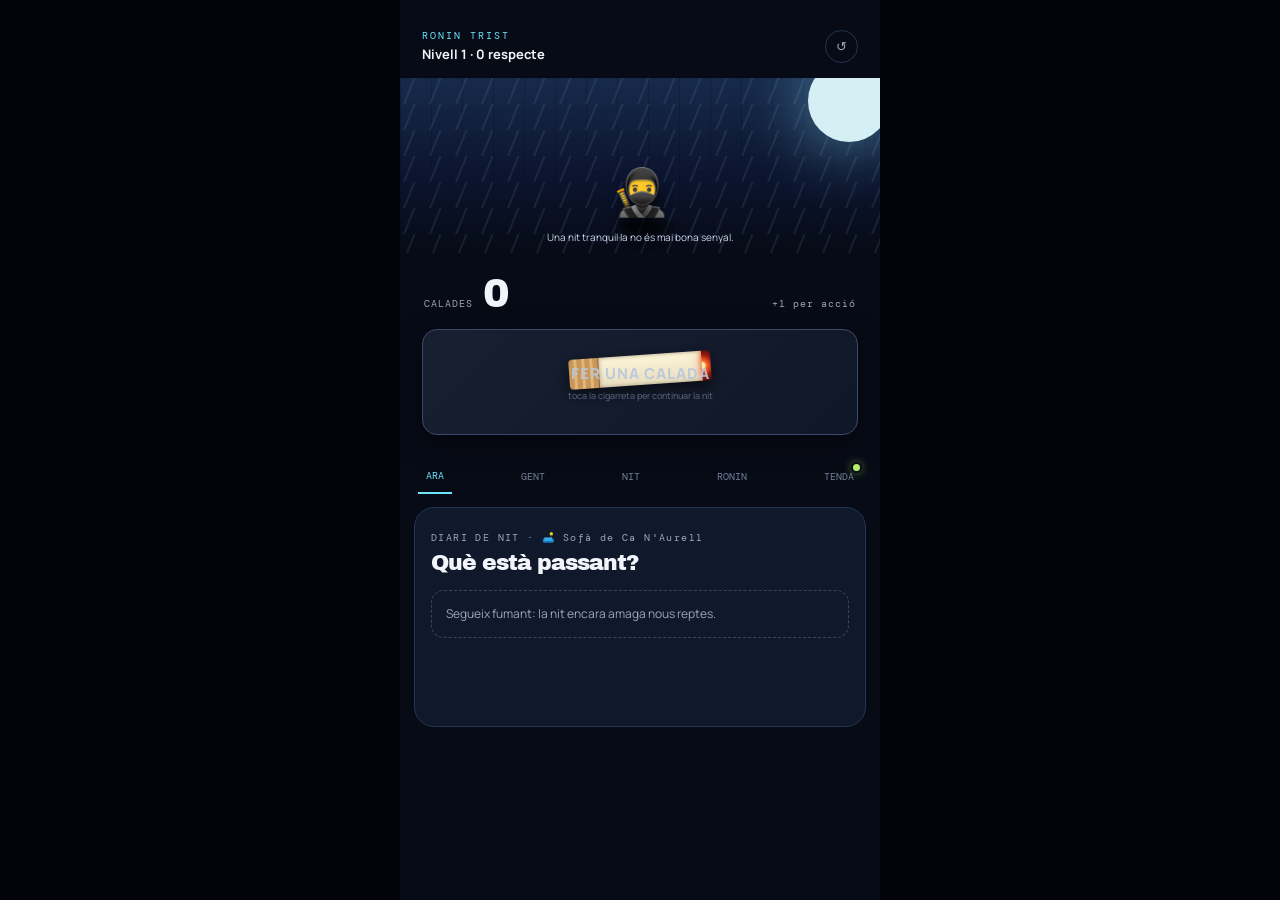
==== index.html @ 42feff1c "Load night progression layer" ====
<!doctype html>
<html lang="ca"><head><meta charset="utf-8"><meta name="viewport" content="width=device-width,initial-scale=1,viewport-fit=cover"><meta name="theme-color" content="#070b16"><title>Ronin Trist</title><link rel="stylesheet" href="styles.css"><link rel="stylesheet" href="effects.css"><link rel="stylesheet" href="night.css"></head>
<body><main class="game-shell">
  <header class="hud"><div><span class="eyebrow">RONIN TRIST</span><strong id="titleLevel">Nivell 1 · Ningú et mira</strong></div><button class="save" id="reset">↺</button></header>
  <section class="world"><div class="moon"></div><div class="rain"></div><div class="city">CA N'AURELL</div><div class="hero"><span>🥷</span><i></i></div><div class="story" id="story">Una nit tranquil·la no és mai bona senyal.</div></section>
  <section class="resource"><span>CALADES</span><strong id="cigs">0</strong><small id="rate">+1 per acció</small></section>
  <button class="main-action" id="smoke" aria-label="Fer una calada"><span class="smoke-puffs" id="smokePuffs" aria-hidden="true"></span><span class="cigarette" aria-hidden="true"><i class="cigarette-filter"></i><i class="cigarette-paper"></i><i class="cigarette-ember"></i></span><span class="smoke-copy">FER UNA CALADA<small>toca la cigarreta per continuar la nit</small></span></button>
  <nav class="dock" id="dock"></nav>
  <section class="sheet" id="sheet"></section>
</main><div class="toast" id="toast"></div><div class="modal" id="modal"></div>
<script src="data/portraits.js"></script><script src="data/characters.js"></script><script src="data/items.js"></script><script src="data/perks.js"></script><script src="data/nights.js"></script><script src="app.js"></script><script src="night-engine.js"></script></body></html>
---- styles.css ----
@import url('https://fonts.googleapis.com/css2?family=Archivo+Black&family=DM+Mono&family=Manrope:wght@500;700;800&display=swap');
:root{--ink:#f1f4f8;--muted:#9aa7b9;--void:#070b16;--panel:#10192b;--line:#253450;--cyan:#6be6ff;--pink:#ff477e;--lime:#b8f064;--gold:#ffd166}*{box-sizing:border-box}body{margin:0;background:#02040a;color:var(--ink);font-family:Manrope,sans-serif}.game-shell{width:min(100%,480px);min-height:100vh;margin:auto;background:var(--void);overflow:hidden;position:relative;padding-bottom:24px}.hud{height:78px;padding:25px 22px 10px;display:flex;justify-content:space-between;align-items:center}.eyebrow{display:block;color:var(--cyan);font:10px DM Mono,monospace;letter-spacing:2px}.hud strong{font-size:13px}.save{border:1px solid var(--line);background:transparent;color:var(--muted);border-radius:50%;height:33px;width:33px}.world{height:270px;position:relative;overflow:hidden;background:linear-gradient(180deg,#172a4b 0%,#0c1530 54%,#070b16 100%)}.world:before{content:'';position:absolute;inset:0;background:linear-gradient(90deg,#070b1644 1px,transparent 1px),linear-gradient(#070b1622 1px,transparent 1px);background-size:31px 31px}.moon{width:126px;height:126px;border-radius:50%;background:#d5eff4;filter:blur(.1px);position:absolute;top:-34px;right:-15px;box-shadow:0 0 70px #88dfff99}.rain{position:absolute;inset:0;background:repeating-linear-gradient(112deg,transparent 0 12px,#b7eaff16 13px 14px,transparent 15px 26px);animation:rain .9s linear infinite}.city{position:absolute;bottom:0;left:0;width:100%;height:106px;padding:77px 22px 0;background:linear-gradient(90deg,#0b1328 16%,transparent 16% 22%,#0b1328 22% 41%,transparent 41% 46%,#0b1328 46% 75%,transparent 75% 80%,#0b1328 80%);font:11px DM Mono,monospace;letter-spacing:4px;color:#90a8dc}.hero{position:absolute;bottom:45px;left:50%;transform:translateX(-50%);font-size:85px;filter:drop-shadow(0 16px 7px #0008);z-index:1}.hero i{position:absolute;left:14px;bottom:-14px;width:78px;height:11px;background:#0008;border-radius:50%;filter:blur(3px)}.story{position:absolute;left:22px;right:22px;bottom:13px;z-index:2;font-size:11px;color:#c9d6ed;text-align:center}.resource{padding:19px 24px 14px;display:grid;grid-template-columns:auto 1fr auto;align-items:baseline;gap:10px}.resource span,.resource small{font:10px DM Mono,monospace;letter-spacing:1px;color:var(--muted)}.resource strong{font:40px Archivo Black,sans-serif;letter-spacing:-2px}.main-action{display:block;width:calc(100% - 44px);margin:0 22px;background:linear-gradient(135deg,var(--pink),#ff7168);color:white;border:0;border-radius:15px;padding:16px;box-shadow:0 8px 30px #ff477e42;text-align:left}.main-action span{font:800 15px Manrope,sans-serif}.main-action small{display:block;opacity:.74;font-size:10px;margin-top:3px}.main-action:active{transform:scale(.98)}.dock{display:flex;padding:24px 18px 13px;gap:6px;justify-content:space-between}.dock button{border:0;background:transparent;color:#72809a;padding:10px 8px;font:10px DM Mono,monospace;text-transform:uppercase}.dock button.active{color:var(--cyan);border-bottom:2px solid var(--cyan)}.sheet{margin:0 14px;background:var(--panel);border:1px solid var(--line);border-radius:20px;padding:16px;min-height:220px}.label{font:10px DM Mono,monospace;color:var(--muted);letter-spacing:1.4px}.headline{font:22px Archivo Black,sans-serif;margin:5px 0 15px;letter-spacing:-1px}.status{border:1px dashed #334866;border-radius:13px;padding:14px;font-size:12px;color:var(--muted);line-height:1.5}.card{background:#142039;border:1px solid #2b3b59;border-radius:15px;padding:14px;margin-top:9px}.card h3{margin:4px 0;font-size:15px}.card p{font-size:11px;line-height:1.5;color:var(--muted);margin:5px 0}.tag{font:10px DM Mono,monospace;color:var(--gold)}.go{background:var(--lime);color:#17200a;border:0;border-radius:9px;padding:8px 10px;font:800 10px Manrope,sans-serif;margin-top:9px}.people{display:grid;gap:9px}.person{display:flex;align-items:center;gap:12px}.person .icon{font-size:28px;width:38px;text-align:center}.person div{flex:1}.person.locked{opacity:.43;filter:grayscale(.8)}.metrics{display:grid;grid-template-columns:repeat(3,1fr);gap:8px}.metric{padding:13px 9px;border:1px solid #2c3d5b;border-radius:13px;background:#142039;text-align:center}.metric b{display:block;font:26px Archivo Black,sans-serif}.metric small{font-size:9px;color:var(--muted)}.shop-card{position:relative;overflow:hidden}.shop-card .big-icon{font-size:46px;float:right;margin:0 0 8px 12px}.price{font:10px DM Mono,monospace;color:var(--gold);margin:10px 0}.perk{border-left:3px solid var(--cyan)}.toast{position:fixed;z-index:4;bottom:18px;left:50%;transform:translate(-50%,120px);background:var(--ink);color:#071020;border-radius:99px;padding:11px 16px;font:700 11px Manrope,sans-serif;transition:.25s;white-space:nowrap;max-width:92vw;overflow:hidden;text-overflow:ellipsis}.toast.show{transform:translate(-50%,0)}.modal{display:none;position:fixed;inset:0;z-index:3;background:#02040acc;padding:18px;align-items:end}.modal.show{display:flex}.modal article{width:min(100%,480px);margin:auto;background:#142039;border:1px solid #3b5277;border-radius:22px 22px 14px 14px;padding:22px}.modal h2{font:26px Archivo Black,sans-serif;margin:6px 0}.modal p{font-size:13px;line-height:1.55;color:var(--muted)}.choice{width:100%;border:1px solid #354a6d;background:#1b2a47;color:var(--ink);border-radius:11px;padding:12px;text-align:left;margin-top:8px;font:700 12px Manrope,sans-serif}.close{float:right;background:transparent;border:0;color:var(--muted);font-size:20px}@keyframes rain{to{transform:translateX(-15px)}}

/* Avisos de navegació i habilitats temporalment no disponibles. */
.dock button{position:relative}.tab-badge{position:absolute;top:5px;right:2px;width:7px;height:7px;border-radius:50%;background:var(--lime);box-shadow:0 0 0 2px #080d1b,0 0 10px #aef25e}.go.cooldown{background:#364353!important;color:#aeb9c8;box-shadow:none;filter:saturate(.4)}.go.cooldown small{color:#c3ccd6}
---- effects.css ----
/* Refinaments de l'escena i del gest de fumar. */
.rain{pointer-events:none;background-size:26px 26px;animation:rain-loop .85s linear infinite;will-change:background-position}
@keyframes rain-loop{from{background-position:0 0}to{background-position:-26px 0}}
.city{font-size:0;padding:0;background:linear-gradient(90deg,#0b1328 0 13%,transparent 13% 18%,#0b1328 18% 36%,transparent 36% 41%,#0b1328 41% 65%,transparent 65% 70%,#0b1328 70% 100%)}
.hero{font-size:64px;bottom:57px}.hero i{width:58px;left:5px;bottom:-10px}.story{bottom:16px;font-size:10px;line-height:1.3}
.main-action{position:relative;min-height:106px;overflow:visible;display:flex;align-items:center;justify-content:center;background:linear-gradient(135deg,#171f31,#101727);border:1px solid #394b6c;box-shadow:0 8px 28px #0008;text-align:center;padding:14px}.main-action:active{transform:scale(.98)}
.smoke-copy{position:relative;z-index:2;font:800 11px Manrope,sans-serif;letter-spacing:1px;color:#b9c7db;opacity:.9}.smoke-copy small{display:block;font:500 9px Manrope,sans-serif;letter-spacing:0;margin-top:5px;color:#71809a}
.cigarette{width:142px;height:30px;position:absolute;left:50%;top:25px;transform:translateX(-50%) rotate(-4deg);border-radius:4px 2px 2px 4px;display:flex;overflow:hidden;filter:drop-shadow(0 5px 7px #0009);z-index:2;transition:transform .12s ease}.cigarette-filter{width:30px;background:repeating-linear-gradient(90deg,#c99558 0 5px,#dfb878 5px 8px);border-right:1px solid #8b6037}.cigarette-paper{flex:1;background:linear-gradient(#fcf5d9,#e8dec0);box-shadow:inset 0 0 4px #9f947d}.cigarette-ember{width:9px;background:radial-gradient(circle at left,#fff1a6 0 17%,#ff6b25 27%,#9b170e 63%,#36100d 100%);box-shadow:0 0 10px #ff562b}.main-action.lit .cigarette{animation:cigarette-draw .36s ease-out}.main-action.lit .cigarette-ember{animation:ember-flash .5s ease-out}@keyframes cigarette-draw{0%{transform:translateX(-50%) rotate(-4deg)}35%{transform:translateX(-48%) rotate(2deg) scale(.96)}100%{transform:translateX(-50%) rotate(-4deg)}}@keyframes ember-flash{0%,100%{box-shadow:0 0 10px #ff562b}40%{box-shadow:0 0 24px 8px #ff5c32;background:#fff1a6}}
.smoke-puffs{position:absolute;inset:0;z-index:1;pointer-events:none;overflow:hidden;border-radius:15px}.puff{position:absolute;width:12px;height:12px;border-radius:50%;left:calc(50% + 61px + var(--x));top:28px;background:radial-gradient(circle,#dce9f0b8 0 28%,#a7bcc955 52%,transparent 72%);filter:blur(1px);animation:puff-rise 1.55s ease-out forwards}@keyframes puff-rise{0%{transform:translate(0,0) scale(.55);opacity:0}15%{opacity:.82}100%{transform:translate(var(--drift),-72px) scale(2.4);opacity:0}}
@media(max-width:380px){.hero{font-size:58px}.main-action{min-height:98px}.cigarette{top:21px}}
.world{height:175px}.city{display:none}.moon{width:82px;height:82px;top:-18px;right:-10px}.hero{font-size:46px;bottom:31px}.story{bottom:9px}.rain{background-size:26px 26px}
.inventory{display:grid;gap:8px}.inventory-item{display:flex;justify-content:space-between;align-items:center;gap:10px;padding:12px;border:1px solid #2c3d5b;border-radius:12px;background:#142039}.inventory-item b{font-size:12px}.inventory-item small{font-size:10px;color:var(--muted);text-align:right}.inventory-item.equipped{border-color:var(--lime);box-shadow:inset 3px 0 var(--lime)}
---- night.css ----
.drama-meter{padding:13px;border:1px solid #4e3a59;border-radius:14px;background:#1a1d32}.drama-meter div{display:flex;justify-content:space-between;align-items:center}.drama-meter span{font:10px DM Mono,monospace;color:#ff9bbb;letter-spacing:1px}.drama-meter b{font:16px Archivo Black,sans-serif;color:#fff}.drama-meter i{display:block;height:7px;margin:10px 0 8px;border-radius:9px;background:#0b1121;overflow:hidden}.drama-meter em{display:block;height:100%;border-radius:inherit;background:linear-gradient(90deg,#79e6e5,#ffc05f,#ff5d8b)}.drama-meter small{color:var(--muted);font-size:10px}.location.selected{border-color:var(--cyan);box-shadow:inset 3px 0 var(--cyan)}.drama-card{border-color:#b94a70}.final-card{border-color:#b8f55a;box-shadow:0 0 24px #b8f55a18}
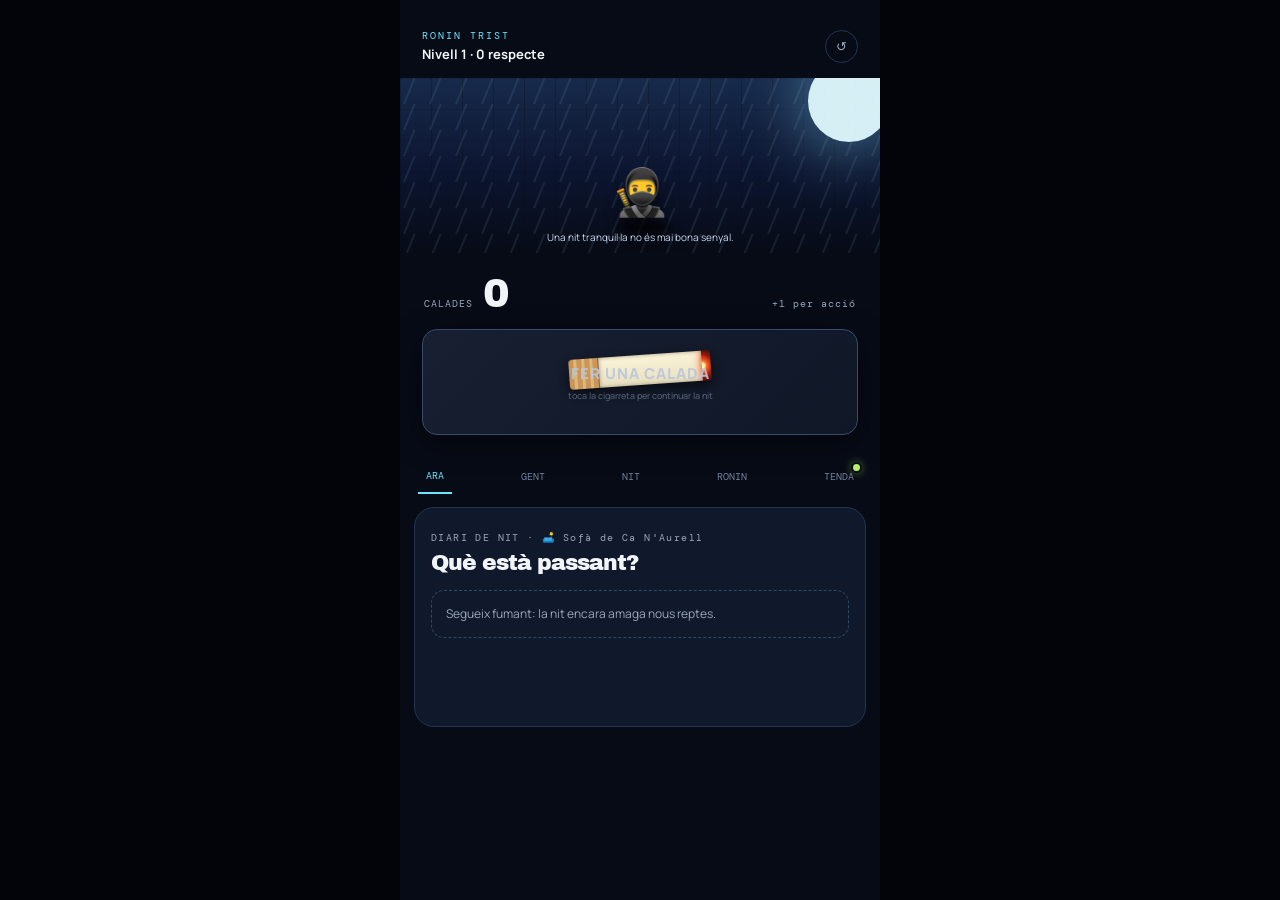
==== commit e65f827f: "Carregar minijoc de preguntes i renovar memòria cau" ====
--- a/index.html
+++ b/index.html
@@ -1,5 +1,5 @@
 <!doctype html>
-<html lang="ca"><head><meta charset="utf-8"><meta name="viewport" content="width=device-width,initial-scale=1,viewport-fit=cover"><meta name="theme-color" content="#070b16"><title>Ronin Trist</title><link rel="stylesheet" href="styles.css"><link rel="stylesheet" href="effects.css"><link rel="stylesheet" href="night.css"></head>
+<html lang="ca"><head><meta charset="utf-8"><meta name="viewport" content="width=device-width,initial-scale=1,viewport-fit=cover"><meta name="theme-color" content="#070b16"><title>Ronin Trist</title><link rel="stylesheet" href="styles.css?v=quiz1"><link rel="stylesheet" href="effects.css?v=quiz1"><link rel="stylesheet" href="night.css?v=quiz1"></head>
 <body><main class="game-shell">
   <header class="hud"><div><span class="eyebrow">RONIN TRIST</span><strong id="titleLevel">Nivell 1 · Ningú et mira</strong></div><button class="save" id="reset">↺</button></header>
   <section class="world"><div class="moon"></div><div class="rain"></div><div class="city">CA N'AURELL</div><div class="hero"><span>🥷</span><i></i></div><div class="story" id="story">Una nit tranquil·la no és mai bona senyal.</div></section>
@@ -8,4 +8,4 @@
   <nav class="dock" id="dock"></nav>
   <section class="sheet" id="sheet"></section>
 </main><div class="toast" id="toast"></div><div class="modal" id="modal"></div>
-<script src="data/portraits.js"></script><script src="data/characters.js"></script><script src="data/items.js"></script><script src="data/perks.js"></script><script src="data/nights.js"></script><script src="app.js"></script><script src="night-engine.js"></script></body></html>
+<script src="data/portraits.js?v=quiz1"></script><script src="data/characters.js?v=quiz1"></script><script src="data/items.js?v=quiz1"></script><script src="data/perks.js?v=quiz1"></script><script src="data/nights.js?v=quiz1"></script><script src="app.js?v=quiz1"></script><script src="night-engine.js?v=quiz1</script><script src="data/questions.js?v=quiz1"></script><script src="quiz-engine.js?v=quiz1"></script></body></html>
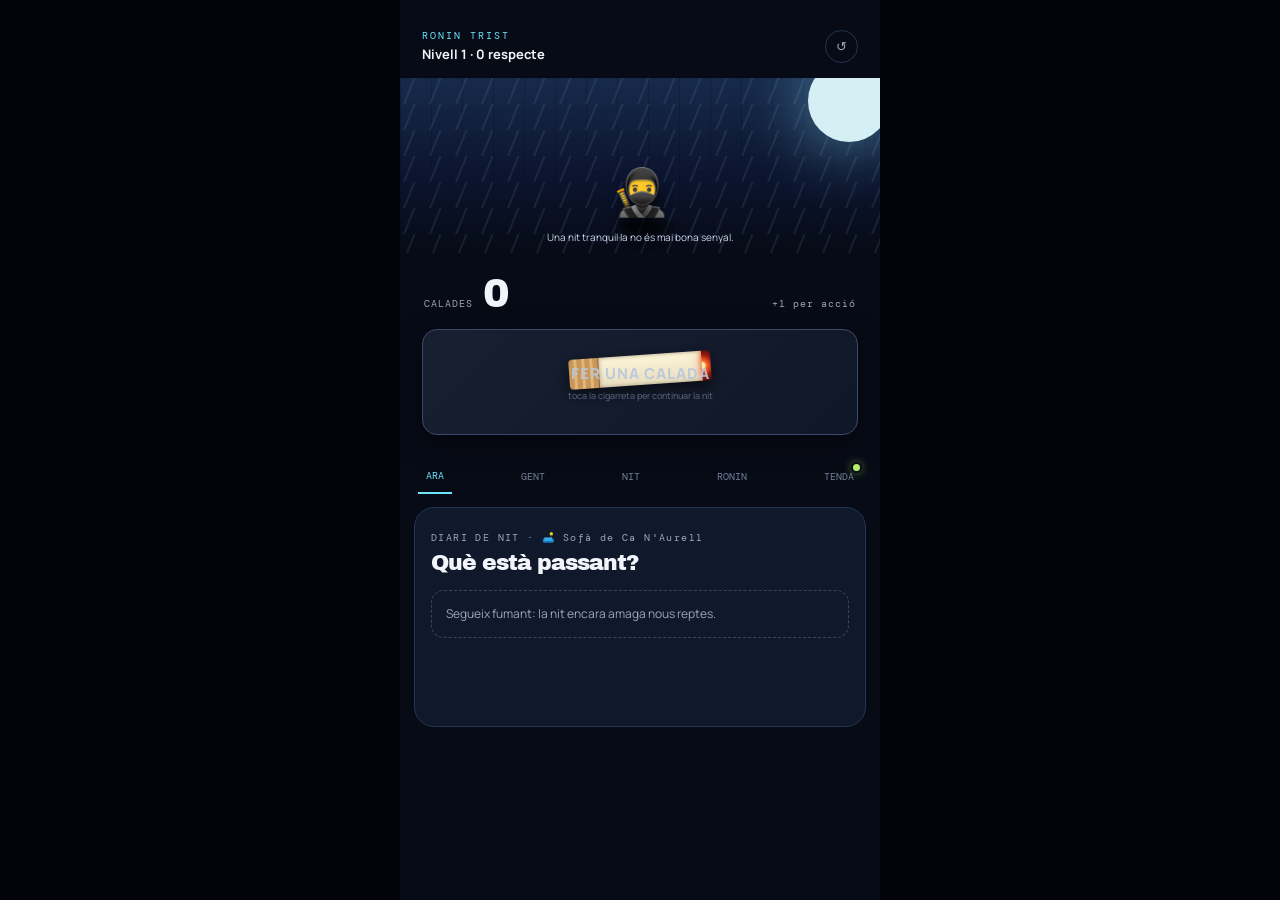
==== commit 333b13f8: "Corregir càrrega del minijoc" ====
--- a/index.html
+++ b/index.html
@@ -8,4 +8,4 @@
   <nav class="dock" id="dock"></nav>
   <section class="sheet" id="sheet"></section>
 </main><div class="toast" id="toast"></div><div class="modal" id="modal"></div>
-<script src="data/portraits.js?v=quiz1"></script><script src="data/characters.js?v=quiz1"></script><script src="data/items.js?v=quiz1"></script><script src="data/perks.js?v=quiz1"></script><script src="data/nights.js?v=quiz1"></script><script src="app.js?v=quiz1"></script><script src="night-engine.js?v=quiz1</script><script src="data/questions.js?v=quiz1"></script><script src="quiz-engine.js?v=quiz1"></script></body></html>
+<script src="data/portraits.js?v=quiz1"></script><script src="data/characters.js?v=quiz1"></script><script src="data/items.js?v=quiz1"></script><script src="data/perks.js?v=quiz1"></script><script src="data/nights.js?v=quiz1"></script><script src="app.js?v=quiz1"></script><script src="night-engine.js?v=quiz1"></script><script src="data/questions.js?v=quiz1"></script><script src="quiz-engine.js?v=quiz1"></script></body></html>
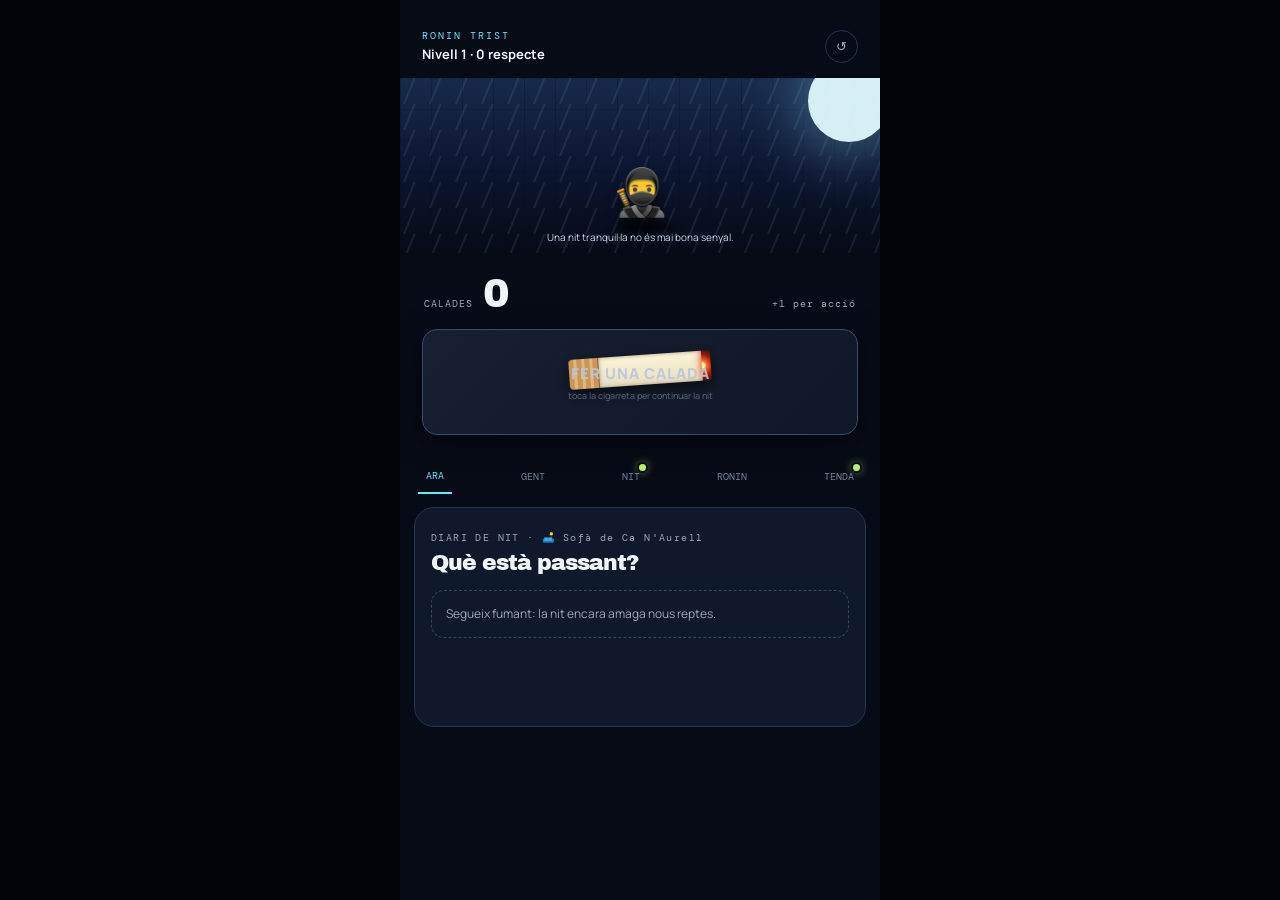
==== commit 7b50224c: "Carrega els recursos de ronda i actualitza la versió" ====
--- a/index.html
+++ b/index.html
@@ -1,5 +1,5 @@
 <!doctype html>
-<html lang="ca"><head><meta charset="utf-8"><meta name="viewport" content="width=device-width,initial-scale=1,viewport-fit=cover"><meta name="theme-color" content="#070b16"><title>Ronin Trist</title><link rel="stylesheet" href="styles.css?v=quiz1"><link rel="stylesheet" href="effects.css?v=quiz1"><link rel="stylesheet" href="night.css?v=quiz1"></head>
+<html lang="ca"><head><meta charset="utf-8"><meta name="viewport" content="width=device-width,initial-scale=1,viewport-fit=cover"><meta name="theme-color" content="#070b16"><title>Ronin Trist</title><link rel="stylesheet" href="styles.css?v=ronda1"><link rel="stylesheet" href="effects.css?v=ronda1"><link rel="stylesheet" href="night.css?v=ronda1"></head>
 <body><main class="game-shell">
   <header class="hud"><div><span class="eyebrow">RONIN TRIST</span><strong id="titleLevel">Nivell 1 · Ningú et mira</strong></div><button class="save" id="reset">↺</button></header>
   <section class="world"><div class="moon"></div><div class="rain"></div><div class="city">CA N'AURELL</div><div class="hero"><span>🥷</span><i></i></div><div class="story" id="story">Una nit tranquil·la no és mai bona senyal.</div></section>
@@ -8,4 +8,4 @@
   <nav class="dock" id="dock"></nav>
   <section class="sheet" id="sheet"></section>
 </main><div class="toast" id="toast"></div><div class="modal" id="modal"></div>
-<script src="data/portraits.js?v=quiz1"></script><script src="data/characters.js?v=quiz1"></script><script src="data/items.js?v=quiz1"></script><script src="data/perks.js?v=quiz1"></script><script src="data/nights.js?v=quiz1"></script><script src="app.js?v=quiz1"></script><script src="night-engine.js?v=quiz1"></script><script src="data/questions.js?v=quiz1"></script><script src="quiz-engine.js?v=quiz1"></script></body></html>
+<script src="data/portraits.js?v=ronda1"></script><script src="data/characters.js?v=ronda1"></script><script src="data/items.js?v=ronda1"></script><script src="data/perks.js?v=ronda1"></script><script src="data/nights.js?v=ronda1"></script><script src="app.js?v=ronda1"></script><script src="night-engine.js?v=ronda1"></script><script src="data/rivals.js?v=ronda1"></script><script src="data/questions.js?v=ronda1"></script><script src="quiz-engine.js?v=ronda1"></script><script src="combat-engine.js?v=ronda1"></script></body></html>
--- a/night.css
+++ b/night.css
@@ -1 +1,6 @@
 .drama-meter{padding:13px;border:1px solid #4e3a59;border-radius:14px;background:#1a1d32}.drama-meter div{display:flex;justify-content:space-between;align-items:center}.drama-meter span{font:10px DM Mono,monospace;color:#ff9bbb;letter-spacing:1px}.drama-meter b{font:16px Archivo Black,sans-serif;color:#fff}.drama-meter i{display:block;height:7px;margin:10px 0 8px;border-radius:9px;background:#0b1121;overflow:hidden}.drama-meter em{display:block;height:100%;border-radius:inherit;background:linear-gradient(90deg,#79e6e5,#ffc05f,#ff5d8b)}.drama-meter small{color:var(--muted);font-size:10px}.location.selected{border-color:var(--cyan);box-shadow:inset 3px 0 var(--cyan)}.drama-card{border-color:#b94a70}.final-card{border-color:#b8f55a;box-shadow:0 0 24px #b8f55a18}
+
+.quiz-modal{border-color:#7057a8!important;box-shadow:0 0 32px #8664ca24}.quiz-answer{width:100%;margin-top:8px;padding:13px;border:1px solid #435b82;border-radius:11px;background:#091225;color:var(--ink);font:700 14px Manrope,sans-serif;outline:none}.quiz-answer:focus{border-color:var(--cyan);box-shadow:0 0 0 3px #6be6ff18}.quiz-error{min-height:18px;margin:7px 2px 0!important;color:#ff9a9a!important;font-size:11px!important}.quiz-submit{background:linear-gradient(135deg,#5c4b9e,#7560c7);border-color:#8b79d8;text-align:center}.quiz-later{width:100%;border:0;background:transparent;color:var(--muted);padding:13px;font:10px DM Mono,monospace;letter-spacing:1px}.quiz-result{text-align:left}
+
+
+.combat-card{margin:14px 0;padding:15px;border:1px solid #735176;border-radius:16px;background:linear-gradient(145deg,#19162a,#111a31);box-shadow:0 12px 28px #0003}.combat-title{display:flex;gap:11px;align-items:flex-start;margin:8px 0 12px}.combat-title>span{font-size:28px;line-height:1}.combat-title h3{margin:0;font:16px Archivo Black,sans-serif;color:#fff}.combat-title p{margin:4px 0 0;color:var(--muted);font-size:11px}.combat-summary{display:flex;gap:7px;margin:11px 0}.combat-summary span{flex:1;padding:8px 4px;border-radius:9px;background:#0c1222;text-align:center;color:var(--muted);font:9px DM Mono,monospace}.combat-summary b{display:block;margin-top:3px;color:#b8f55a;font:15px Archivo Black,sans-serif}.combat-bar{margin:12px 0 8px}.combat-bar small{display:block;margin-bottom:5px;color:#ffafc0;font:9px DM Mono,monospace;letter-spacing:.7px}.combat-bar i{display:block;height:7px;border-radius:9px;overflow:hidden;background:#080d18}.combat-bar em{display:block;height:100%;border-radius:inherit;background:linear-gradient(90deg,#e95577,#ffab63)}.combat-bar.player small{color:#8debef}.combat-bar.player em{background:linear-gradient(90deg,#49cbd5,#9bf1cc)}.combat-actions{display:flex;gap:8px}.combat-actions .go{flex:1;text-align:center}.combat-actions .ghost{background:#17253f;border-color:#42618a;color:#d4e5fb}.combat-note{display:block;margin-top:11px;color:var(--muted);font-size:10px;line-height:1.45}.shop-card .price{font:10px DM Mono,monospace;letter-spacing:.8px}
